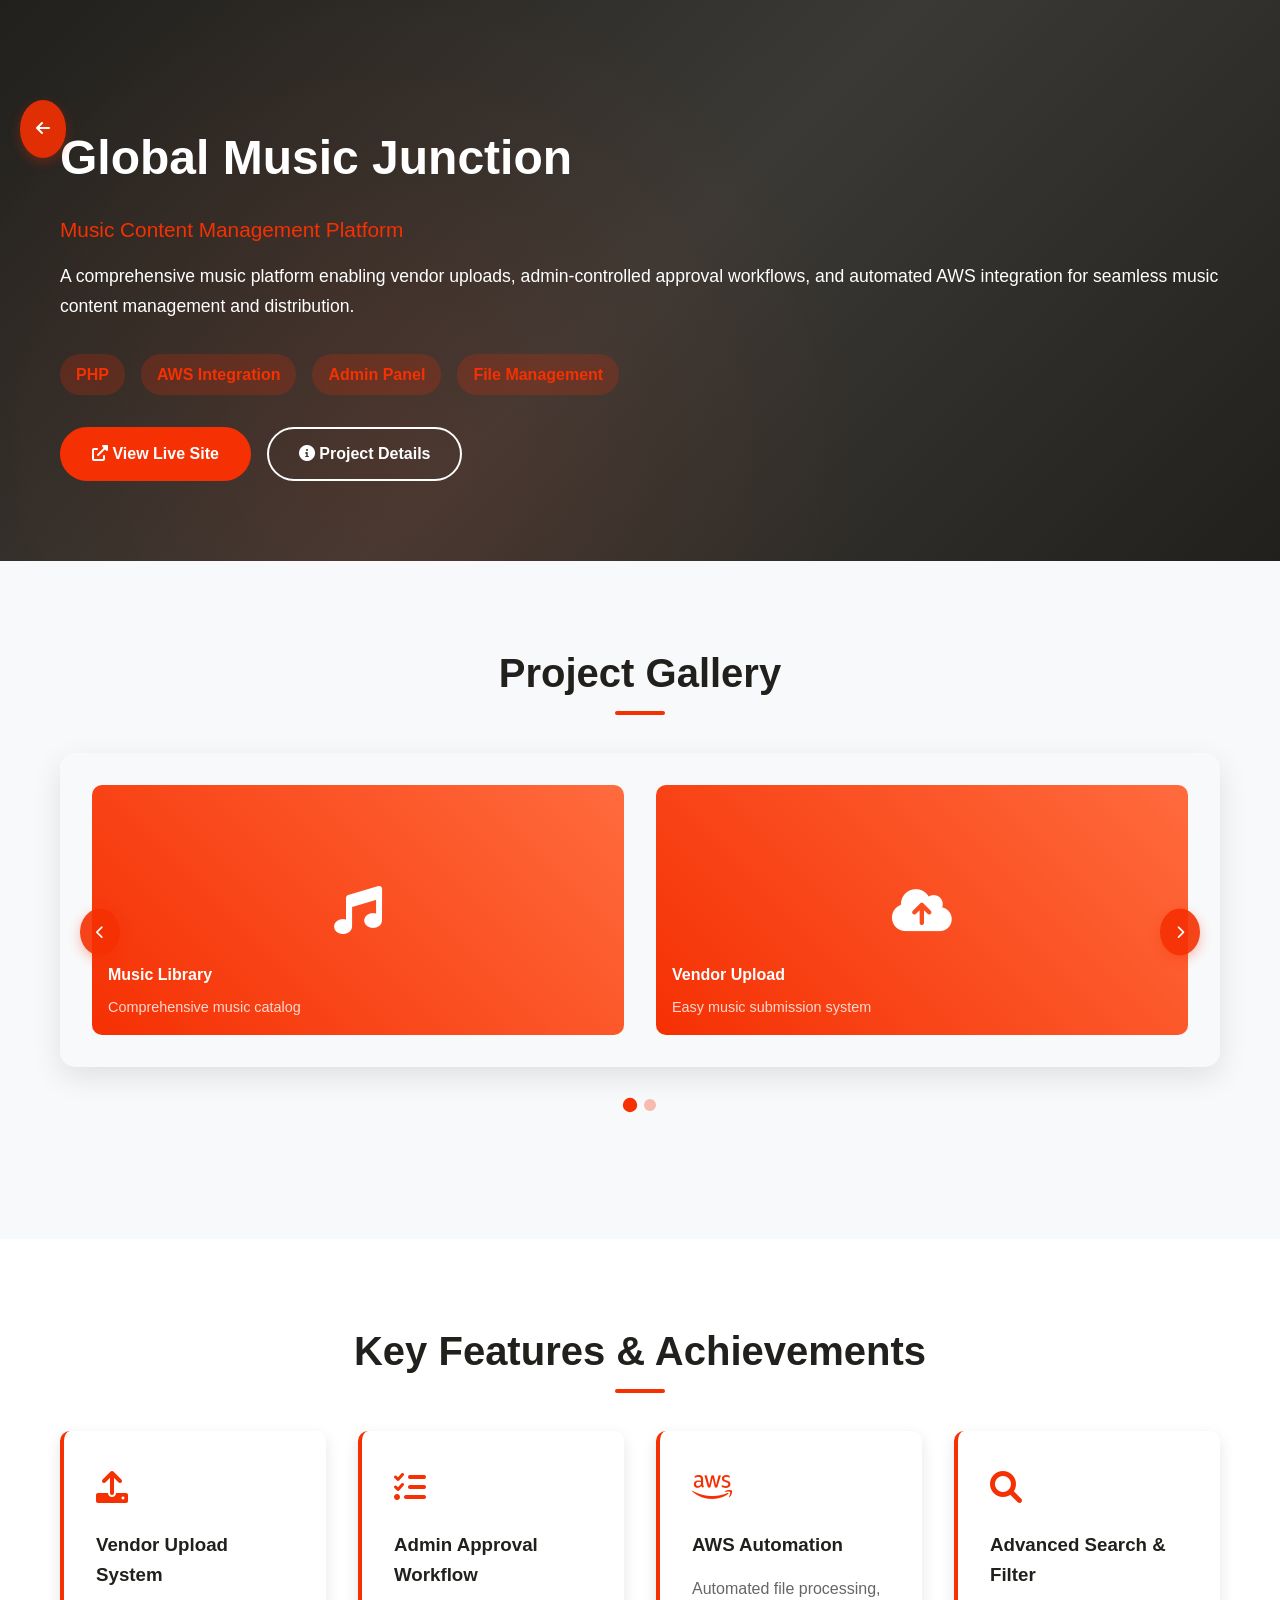
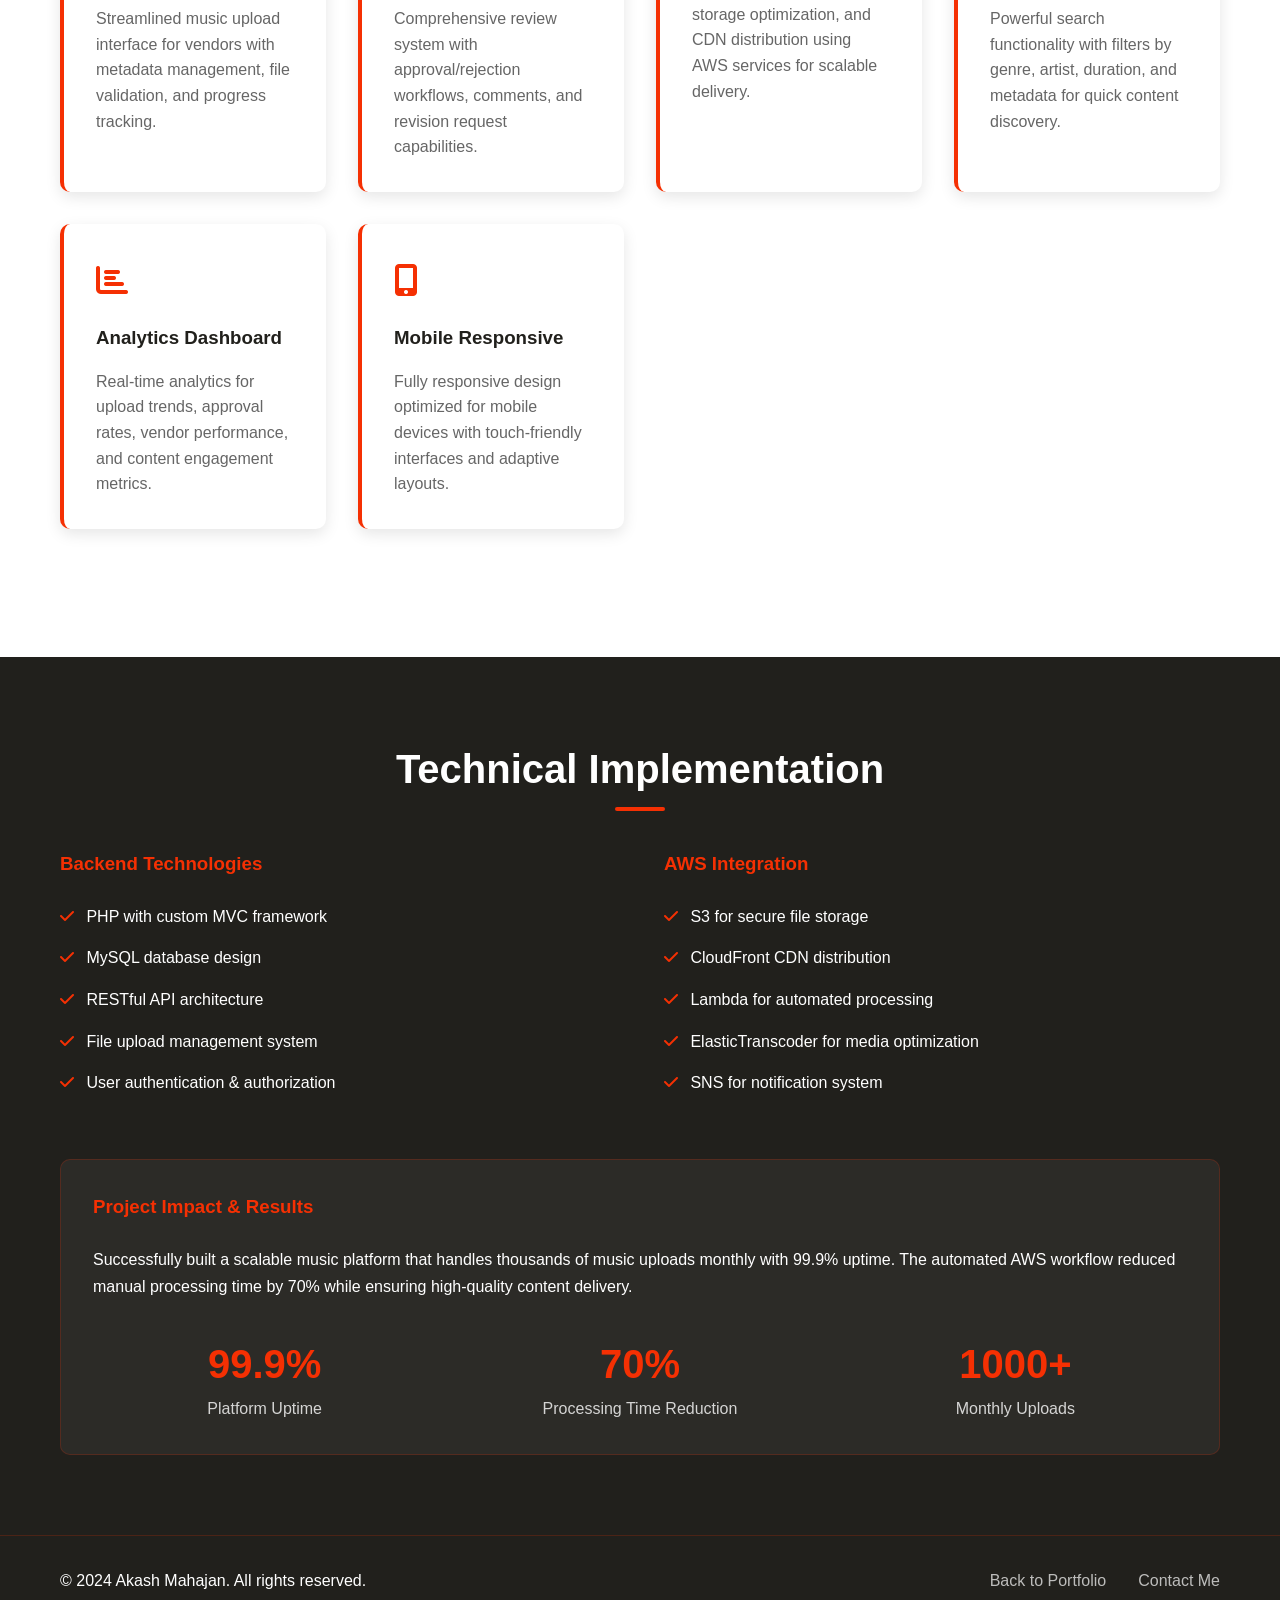
==== globalmusicjunction.html @ fe379c8d "Add files via upload" ====
<!DOCTYPE html>
<html lang="en">
<head>
    <meta charset="UTF-8">
    <meta name="viewport" content="width=device-width, initial-scale=1.0">
    <title>Global Music Junction - Project Details | Akash Mahajan</title>
    <meta name="description" content="Global Music Junction project details - Music platform with vendor uploads, admin approvals, and AWS automation by Akash Mahajan">
    <link href="https://cdnjs.cloudflare.com/ajax/libs/font-awesome/6.0.0/css/all.min.css" rel="stylesheet">
    <link href="styles.css" rel="stylesheet">
    <style>
        .project-detail-hero {
            background: linear-gradient(135deg, #21201c 0%, #3a3935 50%, #21201c 100%);
            color: #ffffff;
            padding: 120px 0 80px;
            position: relative;
            overflow: hidden;
        }
        .project-detail-hero::before {
            content: '';
            position: absolute;
            top: 0;
            left: 0;
            right: 0;
            bottom: 0;
            background: radial-gradient(circle at 30% 80%, rgba(245, 48, 3, 0.1) 0%, transparent 50%);
        }
        .project-detail-content {
            position: relative;
            z-index: 2;
        }
        .gallery-container {
            position: relative;
            margin: 3rem 0;
        }
        
        .project-gallery {
            display: flex;
            overflow: hidden;
            border-radius: 15px;
            box-shadow: 0 10px 30px rgba(0, 0, 0, 0.1);
        }
        
        .gallery-slide {
            min-width: 100%;
            transition: transform 0.5s ease;
        }
        
        .gallery-grid {
            display: grid;
            grid-template-columns: repeat(auto-fit, minmax(300px, 1fr));
            gap: 2rem;
            padding: 2rem;
        }
        
        .gallery-nav {
            position: absolute;
            top: 50%;
            transform: translateY(-50%);
            background: rgba(245, 48, 3, 0.9);
            color: #ffffff;
            border: none;
            padding: 1rem;
            border-radius: 50%;
            cursor: pointer;
            transition: all 0.3s ease;
            z-index: 10;
            box-shadow: 0 4px 12px rgba(245, 48, 3, 0.3);
        }
        
        .gallery-nav:hover {
            background: #f53003;
            transform: translateY(-50%) scale(1.1);
        }
        
        .gallery-nav.prev {
            left: 20px;
        }
        
        .gallery-nav.next {
            right: 20px;
        }
        
        .gallery-indicators {
            display: flex;
            justify-content: center;
            gap: 0.5rem;
            margin-top: 2rem;
        }
        
        .indicator {
            width: 12px;
            height: 12px;
            border-radius: 50%;
            background: rgba(245, 48, 3, 0.3);
            cursor: pointer;
            transition: all 0.3s ease;
        }
        
        .indicator.active {
            background: #f53003;
            transform: scale(1.2);
        }
        .gallery-item {
            background: linear-gradient(45deg, #f53003, #ff6b3d);
            height: 250px;
            border-radius: 10px;
            display: flex;
            align-items: center;
            justify-content: center;
            position: relative;
            overflow: hidden;
        }
        .gallery-item i {
            font-size: 3rem;
            color: #ffffff;
        }
        .feature-grid {
            display: grid;
            grid-template-columns: repeat(auto-fit, minmax(250px, 1fr));
            gap: 2rem;
            margin: 3rem 0;
        }
        .feature-card {
            background: #ffffff;
            padding: 2rem;
            border-radius: 10px;
            box-shadow: 0 5px 15px rgba(0, 0, 0, 0.1);
            border-left: 4px solid #f53003;
            transition: transform 0.3s ease;
        }
        .feature-card:hover {
            transform: translateY(-5px);
        }
        .back-btn {
            position: fixed;
            top: 100px;
            left: 20px;
            background: rgba(245, 48, 3, 0.9);
            color: #ffffff;
            padding: 1rem;
            border-radius: 50%;
            text-decoration: none;
            box-shadow: 0 4px 12px rgba(245, 48, 3, 0.3);
            transition: all 0.3s ease;
            z-index: 1000;
        }
        .back-btn:hover {
            background: #f53003;
            transform: scale(1.1);
        }
    </style>
</head>
<body>
    <a href="index.html" class="back-btn" title="Back to Portfolio">
        <i class="fas fa-arrow-left"></i>
    </a>

    <!-- Project Hero Section -->
    <section class="project-detail-hero">
        <div class="container">
            <div class="project-detail-content">
                <h1 style="font-size: 3rem; margin-bottom: 1rem;">Global Music Junction</h1>
                <p style="font-size: 1.3rem; color: #f53003; margin-bottom: 1rem;">Music Content Management Platform</p>
                <p style="font-size: 1.1rem; margin-bottom: 2rem; line-height: 1.7;">A comprehensive music platform enabling vendor uploads, admin-controlled approval workflows, and automated AWS integration for seamless music content management and distribution.</p>
                <div style="display: flex; gap: 1rem; flex-wrap: wrap; margin-bottom: 2rem;">
                    <span style="background: rgba(245, 48, 3, 0.2); color: #f53003; padding: 0.5rem 1rem; border-radius: 20px; font-weight: 600;">PHP</span>
                    <span style="background: rgba(245, 48, 3, 0.2); color: #f53003; padding: 0.5rem 1rem; border-radius: 20px; font-weight: 600;">AWS Integration</span>
                    <span style="background: rgba(245, 48, 3, 0.2); color: #f53003; padding: 0.5rem 1rem; border-radius: 20px; font-weight: 600;">Admin Panel</span>
                    <span style="background: rgba(245, 48, 3, 0.2); color: #f53003; padding: 0.5rem 1rem; border-radius: 20px; font-weight: 600;">File Management</span>
                </div>
                <div style="display: flex; gap: 1rem; flex-wrap: wrap;">
                    <a href="https://www.globalmusicjunction.com/" target="_blank" class="btn btn-primary">
                        <i class="fas fa-external-link-alt"></i> View Live Site
                    </a>
                    <a href="#features" class="btn btn-secondary">
                        <i class="fas fa-info-circle"></i> Project Details
                    </a>
                </div>
            </div>
        </div>
    </section>

    <!-- Project Gallery Section -->
    <section style="padding: 80px 0; background: #f8f9fa;">
        <div class="container">
            <h2 class="section-title">Project Gallery</h2>
            <div class="gallery-container">
                <button class="gallery-nav prev" onclick="changeSlide(-1)">
                    <i class="fas fa-chevron-left"></i>
                </button>
                <div class="project-gallery" id="projectGallery">
                    <div class="gallery-slide">
                        <div class="gallery-grid">
                            <div class="gallery-item">
                                <i class="fas fa-music"></i>
                                <div style="position: absolute; bottom: 1rem; left: 1rem; right: 1rem;">
                                    <h4 style="color: #ffffff; margin-bottom: 0.5rem;">Music Library</h4>
                                    <p style="color: rgba(255, 255, 255, 0.8); font-size: 0.9rem;">Comprehensive music catalog</p>
                                </div>
                            </div>
                            <div class="gallery-item">
                                <i class="fas fa-cloud-upload-alt"></i>
                                <div style="position: absolute; bottom: 1rem; left: 1rem; right: 1rem;">
                                    <h4 style="color: #ffffff; margin-bottom: 0.5rem;">Vendor Upload</h4>
                                    <p style="color: rgba(255, 255, 255, 0.8); font-size: 0.9rem;">Easy music submission system</p>
                                </div>
                            </div>
                        </div>
                    </div>
                    <div class="gallery-slide">
                        <div class="gallery-grid">
                            <div class="gallery-item">
                                <i class="fas fa-check-circle"></i>
                                <div style="position: absolute; bottom: 1rem; left: 1rem; right: 1rem;">
                                    <h4 style="color: #ffffff; margin-bottom: 0.5rem;">Admin Approval</h4>
                                    <p style="color: rgba(255, 255, 255, 0.8); font-size: 0.9rem;">Quality control system</p>
                                </div>
                            </div>
                            <div class="gallery-item">
                                <i class="fab fa-aws"></i>
                                <div style="position: absolute; bottom: 1rem; left: 1rem; right: 1rem;">
                                    <h4 style="color: #ffffff; margin-bottom: 0.5rem;">AWS Integration</h4>
                                    <p style="color: rgba(255, 255, 255, 0.8); font-size: 0.9rem;">Automated cloud processing</p>
                                </div>
                            </div>
                        </div>
                    </div>
                </div>
                <button class="gallery-nav next" onclick="changeSlide(1)">
                    <i class="fas fa-chevron-right"></i>
                </button>
                <div class="gallery-indicators">
                    <div class="indicator active" onclick="currentSlide(1)"></div>
                    <div class="indicator" onclick="currentSlide(2)"></div>
                </div>
            </div>
        </div>
    </section>

    <!-- Key Features Section -->
    <section id="features" style="padding: 80px 0; background: #ffffff;">
        <div class="container">
            <h2 class="section-title">Key Features & Achievements</h2>
            <div class="feature-grid">
                <div class="feature-card">
                    <div style="color: #f53003; font-size: 2rem; margin-bottom: 1rem;">
                        <i class="fas fa-upload"></i>
                    </div>
                    <h3 style="color: #21201c; margin-bottom: 1rem;">Vendor Upload System</h3>
                    <p style="color: #666; line-height: 1.6;">Streamlined music upload interface for vendors with metadata management, file validation, and progress tracking.</p>
                </div>
                
                <div class="feature-card">
                    <div style="color: #f53003; font-size: 2rem; margin-bottom: 1rem;">
                        <i class="fas fa-tasks"></i>
                    </div>
                    <h3 style="color: #21201c; margin-bottom: 1rem;">Admin Approval Workflow</h3>
                    <p style="color: #666; line-height: 1.6;">Comprehensive review system with approval/rejection workflows, comments, and revision request capabilities.</p>
                </div>

                <div class="feature-card">
                    <div style="color: #f53003; font-size: 2rem; margin-bottom: 1rem;">
                        <i class="fab fa-aws"></i>
                    </div>
                    <h3 style="color: #21201c; margin-bottom: 1rem;">AWS Automation</h3>
                    <p style="color: #666; line-height: 1.6;">Automated file processing, storage optimization, and CDN distribution using AWS services for scalable delivery.</p>
                </div>

                <div class="feature-card">
                    <div style="color: #f53003; font-size: 2rem; margin-bottom: 1rem;">
                        <i class="fas fa-search"></i>
                    </div>
                    <h3 style="color: #21201c; margin-bottom: 1rem;">Advanced Search & Filter</h3>
                    <p style="color: #666; line-height: 1.6;">Powerful search functionality with filters by genre, artist, duration, and metadata for quick content discovery.</p>
                </div>

                <div class="feature-card">
                    <div style="color: #f53003; font-size: 2rem; margin-bottom: 1rem;">
                        <i class="fas fa-chart-bar"></i>
                    </div>
                    <h3 style="color: #21201c; margin-bottom: 1rem;">Analytics Dashboard</h3>
                    <p style="color: #666; line-height: 1.6;">Real-time analytics for upload trends, approval rates, vendor performance, and content engagement metrics.</p>
                </div>

                <div class="feature-card">
                    <div style="color: #f53003; font-size: 2rem; margin-bottom: 1rem;">
                        <i class="fas fa-mobile-alt"></i>
                    </div>
                    <h3 style="color: #21201c; margin-bottom: 1rem;">Mobile Responsive</h3>
                    <p style="color: #666; line-height: 1.6;">Fully responsive design optimized for mobile devices with touch-friendly interfaces and adaptive layouts.</p>
                </div>
            </div>
        </div>
    </section>

    <!-- Technical Implementation -->
    <section style="padding: 80px 0; background: #21201c; color: #ffffff;">
        <div class="container">
            <h2 class="section-title" style="color: #ffffff;">Technical Implementation</h2>
            <div style="display: grid; grid-template-columns: repeat(auto-fit, minmax(300px, 1fr)); gap: 3rem; margin-top: 3rem;">
                <div>
                    <h3 style="color: #f53003; margin-bottom: 1.5rem;">Backend Technologies</h3>
                    <ul style="list-style: none; padding: 0; line-height: 1.8;">
                        <li style="margin-bottom: 0.8rem;"><i class="fas fa-check" style="color: #f53003; margin-right: 0.5rem;"></i> PHP with custom MVC framework</li>
                        <li style="margin-bottom: 0.8rem;"><i class="fas fa-check" style="color: #f53003; margin-right: 0.5rem;"></i> MySQL database design</li>
                        <li style="margin-bottom: 0.8rem;"><i class="fas fa-check" style="color: #f53003; margin-right: 0.5rem;"></i> RESTful API architecture</li>
                        <li style="margin-bottom: 0.8rem;"><i class="fas fa-check" style="color: #f53003; margin-right: 0.5rem;"></i> File upload management system</li>
                        <li style="margin-bottom: 0.8rem;"><i class="fas fa-check" style="color: #f53003; margin-right: 0.5rem;"></i> User authentication & authorization</li>
                    </ul>
                </div>

                <div>
                    <h3 style="color: #f53003; margin-bottom: 1.5rem;">AWS Integration</h3>
                    <ul style="list-style: none; padding: 0; line-height: 1.8;">
                        <li style="margin-bottom: 0.8rem;"><i class="fas fa-check" style="color: #f53003; margin-right: 0.5rem;"></i> S3 for secure file storage</li>
                        <li style="margin-bottom: 0.8rem;"><i class="fas fa-check" style="color: #f53003; margin-right: 0.5rem;"></i> CloudFront CDN distribution</li>
                        <li style="margin-bottom: 0.8rem;"><i class="fas fa-check" style="color: #f53003; margin-right: 0.5rem;"></i> Lambda for automated processing</li>
                        <li style="margin-bottom: 0.8rem;"><i class="fas fa-check" style="color: #f53003; margin-right: 0.5rem;"></i> ElasticTranscoder for media optimization</li>
                        <li style="margin-bottom: 0.8rem;"><i class="fas fa-check" style="color: #f53003; margin-right: 0.5rem;"></i> SNS for notification system</li>
                    </ul>
                </div>
            </div>

            <div style="background: rgba(255, 255, 255, 0.05); padding: 2rem; border-radius: 10px; margin-top: 3rem; border: 1px solid rgba(245, 48, 3, 0.2);">
                <h3 style="color: #f53003; margin-bottom: 1.5rem;">Project Impact & Results</h3>
                <p style="line-height: 1.7; margin-bottom: 1rem;">Successfully built a scalable music platform that handles thousands of music uploads monthly with 99.9% uptime. The automated AWS workflow reduced manual processing time by 70% while ensuring high-quality content delivery.</p>
                <div style="display: grid; grid-template-columns: repeat(auto-fit, minmax(200px, 1fr)); gap: 2rem; margin-top: 2rem;">
                    <div style="text-align: center;">
                        <div style="color: #f53003; font-size: 2.5rem; font-weight: bold;">99.9%</div>
                        <div style="color: rgba(255, 255, 255, 0.8);">Platform Uptime</div>
                    </div>
                    <div style="text-align: center;">
                        <div style="color: #f53003; font-size: 2.5rem; font-weight: bold;">70%</div>
                        <div style="color: rgba(255, 255, 255, 0.8);">Processing Time Reduction</div>
                    </div>
                    <div style="text-align: center;">
                        <div style="color: #f53003; font-size: 2.5rem; font-weight: bold;">1000+</div>
                        <div style="color: rgba(255, 255, 255, 0.8);">Monthly Uploads</div>
                    </div>
                </div>
            </div>
        </div>
    </section>

    <!-- Footer -->
    <footer class="footer">
        <div class="container">
            <div class="footer-content">
                <p>&copy; 2024 Akash Mahajan. All rights reserved.</p>
                <div class="footer-links">
                    <a href="index.html" class="footer-link">Back to Portfolio</a>
                    <a href="mailto:akashmahajan4020@gmail.com" class="footer-link">Contact Me</a>
                </div>
            </div>
        </div>
    </footer>

    <script src="script.js"></script>
    <script>
        // Smooth scrolling for anchor links
        document.querySelectorAll('a[href^="#"]').forEach(anchor => {
            anchor.addEventListener('click', function (e) {
                e.preventDefault();
                const target = document.querySelector(this.getAttribute('href'));
                if (target) {
                    target.scrollIntoView({
                        behavior: 'smooth',
                        block: 'start'
                    });
                }
            });
        });

        // Gallery Slider Functionality
        let currentSlideIndex = 0;
        const totalSlides = 2;

        function changeSlide(direction) {
            currentSlideIndex += direction;
            if (currentSlideIndex >= totalSlides) currentSlideIndex = 0;
            if (currentSlideIndex < 0) currentSlideIndex = totalSlides - 1;
            updateSlider();
        }

        function currentSlide(index) {
            currentSlideIndex = index - 1;
            updateSlider();
        }

        function updateSlider() {
            const gallery = document.getElementById('projectGallery');
            const indicators = document.querySelectorAll('.indicator');
            
            gallery.style.transform = `translateX(-${currentSlideIndex * 100}%)`;
            
            indicators.forEach((indicator, index) => {
                indicator.classList.toggle('active', index === currentSlideIndex);
            });
        }

        // Auto-slide functionality
        setInterval(() => {
            changeSlide(1);
        }, 5000);

        // Animation on scroll
        const observerOptions = {
            threshold: 0.1,
            rootMargin: '0px 0px -50px 0px'
        };

        const observer = new IntersectionObserver(function(entries) {
            entries.forEach(entry => {
                if (entry.isIntersecting) {
                    entry.target.style.opacity = '1';
                    entry.target.style.transform = 'translateY(0)';
                }
            });
        }, observerOptions);

        // Observe elements for animation
        document.querySelectorAll('.feature-card, .gallery-item').forEach(el => {
            el.style.opacity = '0';
            el.style.transform = 'translateY(30px)';
            el.style.transition = 'all 0.6s ease';
            observer.observe(el);
        });
    </script>
</body>
</html>
---- styles.css ----
/* Reset and Base Styles */
* {
    margin: 0;
    padding: 0;
    box-sizing: border-box;
}

html {
    scroll-behavior: smooth;
}

body {
    font-family: 'Segoe UI', Tahoma, Geneva, Verdana, sans-serif;
    line-height: 1.6;
    color: #21201c;
    background-color: #ffffff;
    overflow-x: hidden;
}

.container {
    max-width: 1200px;
    margin: 0 auto;
    padding: 0 20px;
}

/* Floating Tech Logos */
.floating-tech {
    position: fixed;
    right: 30px;
    top: 50%;
    transform: translateY(-50%);
    z-index: 100;
    display: flex;
    flex-direction: column;
    gap: 20px;
}

.tech-logo {
    width: 50px;
    height: 50px;
    background: var(--bg-card);
    border: var(--border);
    border-radius: 50%;
    display: flex;
    align-items: center;
    justify-content: center;
    cursor: pointer;
    transition: var(--transition);
    opacity: 0.7;
}

.tech-logo:hover {
    opacity: 1;
    transform: scale(1.2);
    box-shadow: var(--shadow);
}

.tech-logo[data-tech="laravel"] {
    color: #ff2d20;
    background: rgba(255, 45, 32, 0.1);
    border-color: rgba(255, 45, 32, 0.3);
}

.tech-logo[data-tech="php"] {
    color: #777bb4;
    background: rgba(119, 123, 180, 0.1);
    border-color: rgba(119, 123, 180, 0.3);
}

.tech-logo[data-tech="js"] {
    color: #f7df1e;
    background: rgba(247, 223, 30, 0.1);
    border-color: rgba(247, 223, 30, 0.3);
}

.tech-logo[data-tech="react"] {
    color: #61dafb;
    background: rgba(97, 218, 251, 0.1);
    border-color: rgba(97, 218, 251, 0.3);
}

.tech-logo[data-tech="node"] {
    color: #339933;
    background: rgba(51, 153, 51, 0.1);
    border-color: rgba(51, 153, 51, 0.3);
}

.tech-logo[data-tech="mysql"] {
    color: #4479a1;
    background: rgba(68, 121, 161, 0.1);
    border-color: rgba(68, 121, 161, 0.3);
}

.tech-logo[data-tech="git"] {
    color: #f05032;
    background: rgba(240, 80, 50, 0.1);
    border-color: rgba(240, 80, 50, 0.3);
}

.tech-logo[data-tech="api"] {
    color: var(--accent-purple);
    background: rgba(156, 136, 255, 0.1);
    border-color: rgba(156, 136, 255, 0.3);
}

.tech-logo i {
    font-size: 24px;
    animation: float 3s ease-in-out infinite;
}

@keyframes float {
    0%, 100% { transform: translateY(0px); }
    50% { transform: translateY(-5px); }
}

/* Navigation */
.navbar {
    position: fixed;
    top: 0;
    left: 0;
    right: 0;
    background: rgba(33, 32, 28, 0.95);
    backdrop-filter: blur(10px);
    z-index: 1000;
    padding: 1rem 0;
    transition: all 0.3s ease;
}

.nav-container {
    max-width: 1200px;
    margin: 0 auto;
    padding: 0 20px;
    display: flex;
    justify-content: space-between;
    align-items: center;
}

.nav-logo {
    color: #f53003;
    font-size: 1.5rem;
    font-weight: bold;
    text-decoration: none;
    transition: color 0.3s ease;
}

.nav-logo:hover {
    color: #ffffff;
}

.nav-menu {
    display: flex;
    gap: 2rem;
}

.nav-link {
    color: #ffffff;
    text-decoration: none;
    font-weight: 500;
    transition: color 0.3s ease;
    position: relative;
}

.nav-link:hover {
    color: #f53003;
}

.nav-link::after {
    content: '';
    position: absolute;
    bottom: -5px;
    left: 0;
    width: 0;
    height: 2px;
    background: #f53003;
    transition: width 0.3s ease;
}

.nav-link:hover::after {
    width: 100%;
}

.hamburger {
    display: none;
    flex-direction: column;
    cursor: pointer;
}

.hamburger .bar {
    width: 25px;
    height: 3px;
    background: #ffffff;
    margin: 3px 0;
    transition: 0.3s;
}

/* Hero Section */
.hero {
    background: linear-gradient(135deg, #21201c 0%, #3a3935 50%, #21201c 100%);
    color: #ffffff;
    padding: 120px 0 80px;
    min-height: 100vh;
    display: flex;
    align-items: center;
    position: relative;
    overflow: hidden;
}

.hero::before {
    content: '';
    position: absolute;
    top: 0;
    left: 0;
    right: 0;
    bottom: 0;
    background: radial-gradient(circle at 30% 80%, rgba(245, 48, 3, 0.1) 0%, transparent 50%);
    z-index: 1;
}

.hero-content {
    display: grid;
    grid-template-columns: 1fr 300px;
    gap: 3rem;
    align-items: center;
    position: relative;
    z-index: 2;
}

.hero-name {
    font-size: 3.5rem;
    font-weight: bold;
    margin-bottom: 0.5rem;
    background: linear-gradient(45deg, #ffffff, #f53003);
    -webkit-background-clip: text;
    -webkit-text-fill-color: transparent;
    background-clip: text;
    animation: fadeInUp 0.8s ease;
}

.hero-title {
    font-size: 1.5rem;
    color: #f53003;
    margin-bottom: 1rem;
    font-weight: 300;
    animation: fadeInUp 0.8s ease 0.2s both;
}

.hero-tagline {
    font-size: 1.1rem;
    margin-bottom: 2rem;
    opacity: 0.9;
    line-height: 1.7;
    animation: fadeInUp 0.8s ease 0.4s both;
}

.hero-buttons {
    display: flex;
    gap: 1rem;
    animation: fadeInUp 0.8s ease 0.6s both;
}

.hero-image {
    display: flex;
    justify-content: center;
    align-items: center;
}

.profile-placeholder {
    width: 250px;
    height: 250px;
    background: linear-gradient(45deg, #f53003, #ff6b3d);
    border-radius: 50%;
    display: flex;
    align-items: center;
    justify-content: center;
    box-shadow: 0 20px 40px rgba(245, 48, 3, 0.3);
    animation: float 3s ease-in-out infinite;
}

.profile-placeholder i {
    font-size: 4rem;
    color: #ffffff;
}

/* Buttons */
.btn {
    display: inline-block;
    padding: 12px 30px;
    text-decoration: none;
    border-radius: 50px;
    font-weight: 600;
    text-align: center;
    transition: all 0.3s ease;
    border: 2px solid transparent;
    position: relative;
    overflow: hidden;
}

.btn-primary {
    background: #f53003;
    color: #ffffff;
    border-color: #f53003;
}

.btn-primary:hover {
    background: transparent;
    color: #f53003;
    border-color: #f53003;
    transform: translateY(-2px);
    box-shadow: 0 5px 15px rgba(245, 48, 3, 0.4);
}

.btn-secondary {
    background: transparent;
    color: #ffffff;
    border-color: #ffffff;
}

.btn-secondary:hover {
    background: #ffffff;
    color: #21201c;
    transform: translateY(-2px);
    box-shadow: 0 5px 15px rgba(255, 255, 255, 0.3);
}

/* Section Styles */
section {
    padding: 80px 0;
    position: relative;
}

.section-title {
    text-align: center;
    font-size: 2.5rem;
    margin-bottom: 3rem;
    color: #21201c;
    position: relative;
}

.section-title::after {
    content: '';
    position: absolute;
    bottom: -10px;
    left: 50%;
    transform: translateX(-50%);
    width: 50px;
    height: 4px;
    background: #f53003;
    border-radius: 2px;
}

/* About Section */
.about {
    background: #f8f9fa;
}

.about-content {
    max-width: 800px;
    margin: 0 auto;
    text-align: center;
}

.about-text p {
    font-size: 1.1rem;
    margin-bottom: 2rem;
    line-height: 1.8;
    color: #666;
}

.values {
    display: grid;
    grid-template-columns: repeat(auto-fit, minmax(250px, 1fr));
    gap: 2rem;
    margin-top: 3rem;
}

.value-item {
    text-align: center;
    padding: 2rem;
    background: #ffffff;
    border-radius: 10px;
    box-shadow: 0 5px 15px rgba(0, 0, 0, 0.1);
    transition: transform 0.3s ease;
}

.value-item:hover {
    transform: translateY(-5px);
}

.value-item i {
    font-size: 2.5rem;
    color: #f53003;
    margin-bottom: 1rem;
}

.value-item h3 {
    font-size: 1.3rem;
    margin-bottom: 1rem;
    color: #21201c;
}

.value-item p {
    color: #666;
    line-height: 1.6;
}

/* Skills Section */
.skills {
    background: #21201c;
    color: #ffffff;
}

.skills .section-title {
    color: #ffffff;
}

.skills-grid {
    display: grid;
    grid-template-columns: repeat(auto-fit, minmax(280px, 1fr));
    gap: 2rem;
}

.skill-category {
    background: rgba(255, 255, 255, 0.05);
    padding: 2rem;
    border-radius: 10px;
    border: 1px solid rgba(245, 48, 3, 0.2);
    transition: transform 0.3s ease;
}

.skill-category:hover {
    transform: translateY(-5px);
    border-color: #f53003;
}

.skill-category h3 {
    color: #f53003;
    margin-bottom: 1.5rem;
    font-size: 1.3rem;
}

.skill-tags {
    display: flex;
    flex-wrap: wrap;
    gap: 0.5rem;
}

.skill-tag {
    background: rgba(245, 48, 3, 0.1);
    color: #ffffff;
    padding: 0.5rem 1rem;
    border-radius: 20px;
    border: 1px solid rgba(245, 48, 3, 0.3);
    font-size: 0.9rem;
    transition: all 0.3s ease;
}

.skill-tag:hover {
    background: #f53003;
    color: #ffffff;
    transform: translateY(-2px);
}

/* Projects Section */
.projects {
    background: linear-gradient(135deg, #f8f9fa 0%, #e9ecef 100%);
    position: relative;
}

.projects::before {
    content: '';
    position: absolute;
    top: 0;
    left: 0;
    right: 0;
    bottom: 0;
    background: radial-gradient(circle at 70% 20%, rgba(245, 48, 3, 0.05) 0%, transparent 50%);
    z-index: 1;
}

.projects .container {
    position: relative;
    z-index: 2;
}

.projects-grid {
    display: grid;
    grid-template-columns: repeat(3, 1fr);
    gap: 2.5rem;
    margin-top: 2rem;
}

@media (max-width: 1200px) {
    .projects-grid {
        grid-template-columns: repeat(2, 1fr);
        gap: 2rem;
    }
}

@media (max-width: 768px) {
    .projects-grid {
        grid-template-columns: 1fr;
        gap: 1.5rem;
    }
}

.project-card {
    background: #ffffff;
    border-radius: 15px;
    overflow: hidden;
    box-shadow: 0 8px 25px rgba(0, 0, 0, 0.1);
    transition: all 0.4s cubic-bezier(0.4, 0, 0.2, 1);
    border: 1px solid rgba(245, 48, 3, 0.1);
    position: relative;
    cursor: pointer;
    animation: fadeInUp 0.6s ease forwards;
    opacity: 0;
    transform: translateY(30px);
}

.project-card:nth-child(1) { animation-delay: 0.1s; }
.project-card:nth-child(2) { animation-delay: 0.2s; }
.project-card:nth-child(3) { animation-delay: 0.3s; }
.project-card:nth-child(4) { animation-delay: 0.4s; }
.project-card:nth-child(5) { animation-delay: 0.5s; }
.project-card:nth-child(6) { animation-delay: 0.6s; }
.project-card:nth-child(7) { animation-delay: 0.7s; }
.project-card:nth-child(8) { animation-delay: 0.8s; }
.project-card:nth-child(9) { animation-delay: 0.9s; }

.project-card:hover {
    transform: translateY(-15px) scale(1.02);
    box-shadow: 0 20px 40px rgba(245, 48, 3, 0.15);
    border-color: rgba(245, 48, 3, 0.3);
}

.project-image {
    height: 250px;
    position: relative;
    overflow: hidden;
    background: linear-gradient(135deg, #f53003 0%, #ff6b3d 50%, #f53003 100%);
    display: flex;
    align-items: center;
    justify-content: center;
}

.project-image::before {
    content: '';
    position: absolute;
    top: 0;
    left: 0;
    right: 0;
    bottom: 0;
    background: radial-gradient(circle at 30% 30%, rgba(255, 255, 255, 0.2) 0%, transparent 50%);
    z-index: 1;
}

.project-image-placeholder {
    z-index: 2;
    position: relative;
    transition: all 0.3s ease;
}

.project-image-placeholder i {
    font-size: 4rem;
    color: rgba(255, 255, 255, 0.9);
    transition: all 0.3s ease;
}

.project-overlay {
    position: absolute;
    top: 0;
    left: 0;
    right: 0;
    bottom: 0;
    background: rgba(21, 20, 18, 0.8);
    display: flex;
    align-items: center;
    justify-content: center;
    opacity: 0;
    transition: all 0.4s ease;
    z-index: 3;
    backdrop-filter: blur(2px);
}

.project-overlay-content {
    text-align: center;
    color: #ffffff;
    transform: translateY(20px);
    transition: all 0.3s ease;
}

.project-overlay-content i {
    font-size: 2.5rem;
    margin-bottom: 0.5rem;
    color: #f53003;
    animation: pulse 2s infinite;
}

.project-overlay-content span {
    display: block;
    font-weight: 600;
    font-size: 1.1rem;
    letter-spacing: 0.5px;
}

.project-card:hover .project-overlay {
    opacity: 1;
}

.project-card:hover .project-overlay-content {
    transform: translateY(0);
}

.project-card:hover .project-image-placeholder {
    transform: scale(0.8) rotate(5deg);
}

.project-card:hover .project-image-placeholder i {
    color: rgba(255, 255, 255, 0.6);
}

.project-content {
    padding: 2rem;
    background: #ffffff;
    position: relative;
}

.project-content::before {
    content: '';
    position: absolute;
    top: -2px;
    left: 0;
    right: 0;
    height: 2px;
    background: linear-gradient(90deg, #f53003, #ff6b3d, #f53003);
    opacity: 0;
    transition: opacity 0.3s ease;
}

.project-card:hover .project-content::before {
    opacity: 1;
}

.project-content h3 {
    color: #21201c;
    margin-bottom: 1rem;
    font-size: 1.4rem;
    font-weight: 700;
    transition: color 0.3s ease;
}

.project-card:hover .project-content h3 {
    color: #f53003;
}

.project-content p {
    color: #666;
    line-height: 1.7;
    margin-bottom: 1.5rem;
    font-size: 0.95rem;
}

.project-tech {
    display: flex;
    flex-wrap: wrap;
    gap: 0.6rem;
    margin-bottom: 2rem;
}

.tech-tag {
    background: rgba(245, 48, 3, 0.08);
    color: #f53003;
    padding: 0.4rem 1rem;
    border-radius: 20px;
    font-size: 0.85rem;
    font-weight: 600;
    border: 1px solid rgba(245, 48, 3, 0.2);
    transition: all 0.3s ease;
    position: relative;
    overflow: hidden;
}

.tech-tag::before {
    content: '';
    position: absolute;
    top: 0;
    left: -100%;
    width: 100%;
    height: 100%;
    background: linear-gradient(90deg, transparent, rgba(255, 255, 255, 0.4), transparent);
    transition: left 0.5s ease;
}

.project-card:hover .tech-tag::before {
    left: 100%;
}

.tech-tag:hover {
    background: #f53003;
    color: #ffffff;
    transform: translateY(-2px);
    box-shadow: 0 4px 8px rgba(245, 48, 3, 0.3);
}

.project-links {
    /* display: flex; */
    gap: 1rem;
    flex-wrap: wrap;
}

.project-link {
    color: #f53003;
    text-decoration: none;
    font-weight: 600;
    transition: all 0.3s ease;
    padding: 0.5rem 1rem;
    border-radius: 25px;
    border: 2px solid transparent;
    position: relative;
    overflow: hidden;
    background: linear-gradient(45deg, transparent, transparent);
}

.project-details-btn {
    background: linear-gradient(45deg, #f53003, #ff6b3d);
    color: #ffffff !important;
    border-color: #f53003;
}

.project-details-btn:hover {
    background: linear-gradient(45deg, #21201c, #3a3935);
    transform: translateY(-2px);
    box-shadow: 0 5px 15px rgba(245, 48, 3, 0.4);
}

.project-link:not(.project-details-btn) {
    border-color: #f53003;
}

.project-link:not(.project-details-btn):hover {
    background: #f53003;
    color: #ffffff;
    transform: translateY(-2px);
    box-shadow: 0 5px 15px rgba(245, 48, 3, 0.3);
}

.project-link i {
    margin-left: 0.5rem;
    font-size: 0.9rem;
    transition: transform 0.3s ease;
}

.project-link:hover i {
    transform: translateX(3px);
}

/* Pulse animation for overlay icon */
@keyframes pulse {
    0%, 100% {
        transform: scale(1);
    }
    50% {
        transform: scale(1.1);
    }
}

/* Experience Section */
.experience {
    background: #21201c;
    color: #ffffff;
}

.experience .section-title {
    color: #ffffff;
}

.timeline {
    max-width: 800px;
    margin: 0 auto;
    position: relative;
}

.timeline::before {
    content: '';
    position: absolute;
    left: 50%;
    top: 0;
    bottom: 0;
    width: 2px;
    background: #f53003;
    transform: translateX(-50%);
}

.timeline-item {
    position: relative;
    margin-bottom: 3rem;
    display: flex;
    justify-content: flex-end;
    padding-right: calc(50% + 30px);
}

.timeline-item:nth-child(even) {
    justify-content: flex-start;
    padding-right: 0;
    padding-left: calc(50% + 30px);
}

.timeline-marker {
    position: absolute;
    left: 50%;
    top: 0;
    width: 20px;
    height: 20px;
    background: #f53003;
    border: 4px solid #21201c;
    border-radius: 50%;
    transform: translateX(-50%);
    z-index: 2;
}

.timeline-content {
    background: rgba(255, 255, 255, 0.05);
    padding: 2rem;
    border-radius: 10px;
    border: 1px solid rgba(245, 48, 3, 0.2);
    max-width: 400px;
}

.timeline-content h3 {
    color: #f53003;
    font-size: 1.3rem;
    margin-bottom: 0.5rem;
}

.timeline-content h4 {
    color: #ffffff;
    font-size: 1.1rem;
    margin-bottom: 1rem;
}

.timeline-date {
    background: rgba(245, 48, 3, 0.2);
    color: #f53003;
    padding: 0.3rem 0.8rem;
    border-radius: 15px;
    font-size: 0.9rem;
    font-weight: 600;
}

.timeline-content p {
    margin-top: 1rem;
    line-height: 1.6;
    color: rgba(255, 255, 255, 0.8);
}

/* Education Section */
.education {
    background: #f8f9fa;
}

.education-grid {
    display: grid;
    grid-template-columns: repeat(auto-fit, minmax(400px, 1fr));
    gap: 2rem;
    max-width: 900px;
    margin: 0 auto;
}

.education-card {
    background: #ffffff;
    padding: 2rem;
    border-radius: 10px;
    box-shadow: 0 5px 15px rgba(0, 0, 0, 0.1);
    text-align: center;
    transition: transform 0.3s ease;
    border: 1px solid #e9ecef;
}

.education-card:hover {
    transform: translateY(-5px);
}

.education-icon {
    width: 80px;
    height: 80px;
    background: linear-gradient(45deg, #f53003, #ff6b3d);
    border-radius: 50%;
    display: flex;
    align-items: center;
    justify-content: center;
    margin: 0 auto 1.5rem;
}

.education-icon i {
    font-size: 2rem;
    color: #ffffff;
}

.education-card h3 {
    color: #21201c;
    margin-bottom: 0.5rem;
    font-size: 1.3rem;
}

.education-card h4 {
    color: #f53003;
    margin-bottom: 1rem;
    font-size: 1rem;
}

.education-card p {
    color: #666;
    line-height: 1.6;
}

/* Testimonials Section */
.testimonials {
    background: #21201c;
    color: #ffffff;
}

.testimonials .section-title {
    color: #ffffff;
}

.testimonial-placeholder {
    text-align: center;
    max-width: 600px;
    margin: 0 auto;
    padding: 3rem;
    background: rgba(255, 255, 255, 0.05);
    border-radius: 10px;
    border: 1px solid rgba(245, 48, 3, 0.2);
}

.testimonial-icon i {
    font-size: 3rem;
    color: #f53003;
    margin-bottom: 1.5rem;
}

.testimonial-placeholder p {
    font-size: 1.1rem;
    margin-bottom: 2rem;
    line-height: 1.6;
    opacity: 0.8;
}

.testimonial-note {
    display: flex;
    align-items: center;
    justify-content: center;
    gap: 0.5rem;
    color: #f53003;
    font-weight: 600;
}

.testimonial-note i {
    font-size: 1rem;
}

/* Blog Section */
.blog {
    background: #f8f9fa;
}

.blog-placeholder {
    text-align: center;
    max-width: 600px;
    margin: 0 auto;
    padding: 3rem;
    background: #ffffff;
    border-radius: 10px;
    box-shadow: 0 5px 15px rgba(0, 0, 0, 0.1);
}

.blog-icon i {
    font-size: 3rem;
    color: #f53003;
    margin-bottom: 1.5rem;
}

.blog-placeholder h3 {
    color: #21201c;
    margin-bottom: 1rem;
    font-size: 1.5rem;
}

.blog-placeholder p {
    color: #666;
    line-height: 1.6;
    margin-bottom: 2rem;
}

.blog-note {
    display: flex;
    align-items: center;
    justify-content: center;
    gap: 0.5rem;
    color: #f53003;
    font-weight: 600;
}

.blog-note i {
    font-size: 1rem;
}

/* Contact Section */
.contact {
    background: #21201c;
    color: #ffffff;
}

.contact .section-title {
    color: #ffffff;
}

.contact-content {
    display: grid;
    grid-template-columns: 1fr 1fr;
    gap: 3rem;
    max-width: 1000px;
    margin: 0 auto;
}

.contact-info h3 {
    color: #f53003;
    margin-bottom: 2rem;
    font-size: 1.5rem;
}

.contact-item {
    display: flex;
    align-items: center;
    gap: 1rem;
    margin-bottom: 1.5rem;
}

.contact-item i {
    width: 40px;
    height: 40px;
    background: rgba(245, 48, 3, 0.2);
    border-radius: 50%;
    display: flex;
    align-items: center;
    justify-content: center;
    color: #f53003;
    flex-shrink: 0;
}

.contact-item a {
    color: #ffffff;
    text-decoration: none;
    transition: color 0.3s ease;
}

.contact-item a:hover {
    color: #f53003;
}

.contact-social {
    display: flex;
    gap: 1rem;
    margin-top: 2rem;
}

.social-link {
    width: 50px;
    height: 50px;
    background: rgba(245, 48, 3, 0.2);
    border-radius: 50%;
    display: flex;
    align-items: center;
    justify-content: center;
    color: #f53003;
    text-decoration: none;
    transition: all 0.3s ease;
}

.social-link:hover {
    background: #f53003;
    color: #ffffff;
    transform: translateY(-3px);
}

/* Contact Form */
.contact-form {
    background: rgba(255, 255, 255, 0.05);
    padding: 2rem;
    border-radius: 10px;
    border: 1px solid rgba(245, 48, 3, 0.2);
}

.form-group {
    margin-bottom: 1.5rem;
}

.form-group input,
.form-group textarea {
    width: 100%;
    padding: 1rem;
    border: 1px solid rgba(255, 255, 255, 0.2);
    border-radius: 5px;
    background: rgba(255, 255, 255, 0.1);
    color: #ffffff;
    font-size: 1rem;
    transition: all 0.3s ease;
}

.form-group input:focus,
.form-group textarea:focus {
    outline: none;
    border-color: #f53003;
    box-shadow: 0 0 10px rgba(245, 48, 3, 0.3);
}

.form-group input::placeholder,
.form-group textarea::placeholder {
    color: rgba(255, 255, 255, 0.6);
}

/* Footer */
.footer {
    background: #21201c;
    color: #ffffff;
    padding: 2rem 0;
    text-align: center;
    border-top: 1px solid rgba(245, 48, 3, 0.2);
}

.footer-content {
    display: flex;
    justify-content: space-between;
    align-items: center;
    flex-wrap: wrap;
    gap: 1rem;
}

.footer-links {
    display: flex;
    gap: 2rem;
}

.footer-link {
    color: rgba(255, 255, 255, 0.7);
    text-decoration: none;
    transition: color 0.3s ease;
}

.footer-link:hover {
    color: #f53003;
}

/* Animations */
@keyframes fadeInUp {
    from {
        opacity: 0;
        transform: translateY(30px);
    }
    to {
        opacity: 1;
        transform: translateY(0);
    }
}

@keyframes slideInFromLeft {
    from {
        opacity: 0;
        transform: translateX(-50px);
    }
    to {
        opacity: 1;
        transform: translateX(0);
    }
}

@keyframes slideInFromRight {
    from {
        opacity: 0;
        transform: translateX(50px);
    }
    to {
        opacity: 1;
        transform: translateX(0);
    }
}

@keyframes zoomIn {
    from {
        opacity: 0;
        transform: scale(0.9);
    }
    to {
        opacity: 1;
        transform: scale(1);
    }
}

@keyframes float {
    0%, 100% { transform: translateY(0px); }
    50% { transform: translateY(-20px); }
}

.fade-in {
    opacity: 0;
    transform: translateY(30px);
    transition: all 0.6s ease;
}

.fade-in.visible {
    opacity: 1;
    transform: translateY(0);
}

/* Responsive Design */
@media (max-width: 968px) {
    .hero-content {
        grid-template-columns: 1fr;
        text-align: center;
        gap: 2rem;
    }
    
    .hero-name {
        font-size: 2.5rem;
    }
    
    .contact-content {
        grid-template-columns: 1fr;
    }
    
    .timeline::before {
        left: 20px;
    }
    
    .timeline-item,
    .timeline-item:nth-child(even) {
        padding-left: 50px;
        padding-right: 0;
        justify-content: flex-start;
    }
    
    .timeline-marker {
        left: 20px;
    }
    
    .timeline-content {
        max-width: none;
    }
}

@media (max-width: 768px) {
    .nav-menu {
        position: fixed;
        left: -100%;
        top: 70px;
        flex-direction: column;
        background-color: rgba(33, 32, 28, 0.95);
        width: 100%;
        text-align: center;
        transition: 0.3s;
        box-shadow: 0 10px 27px rgba(0, 0, 0, 0.05);
        padding: 2rem 0;
        gap: 1rem;
    }

    .nav-menu.active {
        left: 0;
    }

    .hamburger {
        display: flex;
    }

    .hamburger.active .bar:nth-child(2) {
        opacity: 0;
    }

    .hamburger.active .bar:nth-child(1) {
        transform: translateY(8px) rotate(45deg);
    }

    .hamburger.active .bar:nth-child(3) {
        transform: translateY(-8px) rotate(-45deg);
    }
    
    .hero {
        padding: 100px 0 60px;
        text-align: center;
    }
    
    .hero-name {
        font-size: 2rem;
    }
    
    .hero-buttons {
        flex-direction: column;
        align-items: center;
    }
    
    .profile-placeholder {
        width: 200px;
        height: 200px;
    }
    
    .section-title {
        font-size: 2rem;
    }
    
    .values {
        grid-template-columns: 1fr;
    }
    
    .skills-grid {
        grid-template-columns: 1fr;
    }
    
    .projects-grid {
        grid-template-columns: 1fr;
    }
    
    .education-grid {
        grid-template-columns: 1fr;
    }
}

@media (max-width: 480px) {
    .container {
        padding: 0 15px;
    }
    
    .hero-name {
        font-size: 1.8rem;
    }
    
    .hero-title {
        font-size: 1.2rem;
    }
    
    .section-title {
        font-size: 1.8rem;
    }
    
    .btn {
        padding: 10px 20px;
        font-size: 0.9rem;
    }
    
    .profile-placeholder {
        width: 150px;
        height: 150px;
    }
    
    .profile-placeholder i {
        font-size: 3rem;
    }
}

/* Smooth scrolling enhancement */
@media (prefers-reduced-motion: no-preference) {
    html {
        scroll-behavior: smooth;
    }
}

/* Print styles */
@media print {
    .navbar,
    .hero-buttons,
    .contact-form {
        display: none;
    }
    
    body {
        font-size: 12px;
        line-height: 1.4;
    }
    
    .hero {
        padding: 20px 0;
        background: none;
    }
    
    section {
        padding: 20px 0;
    }
}
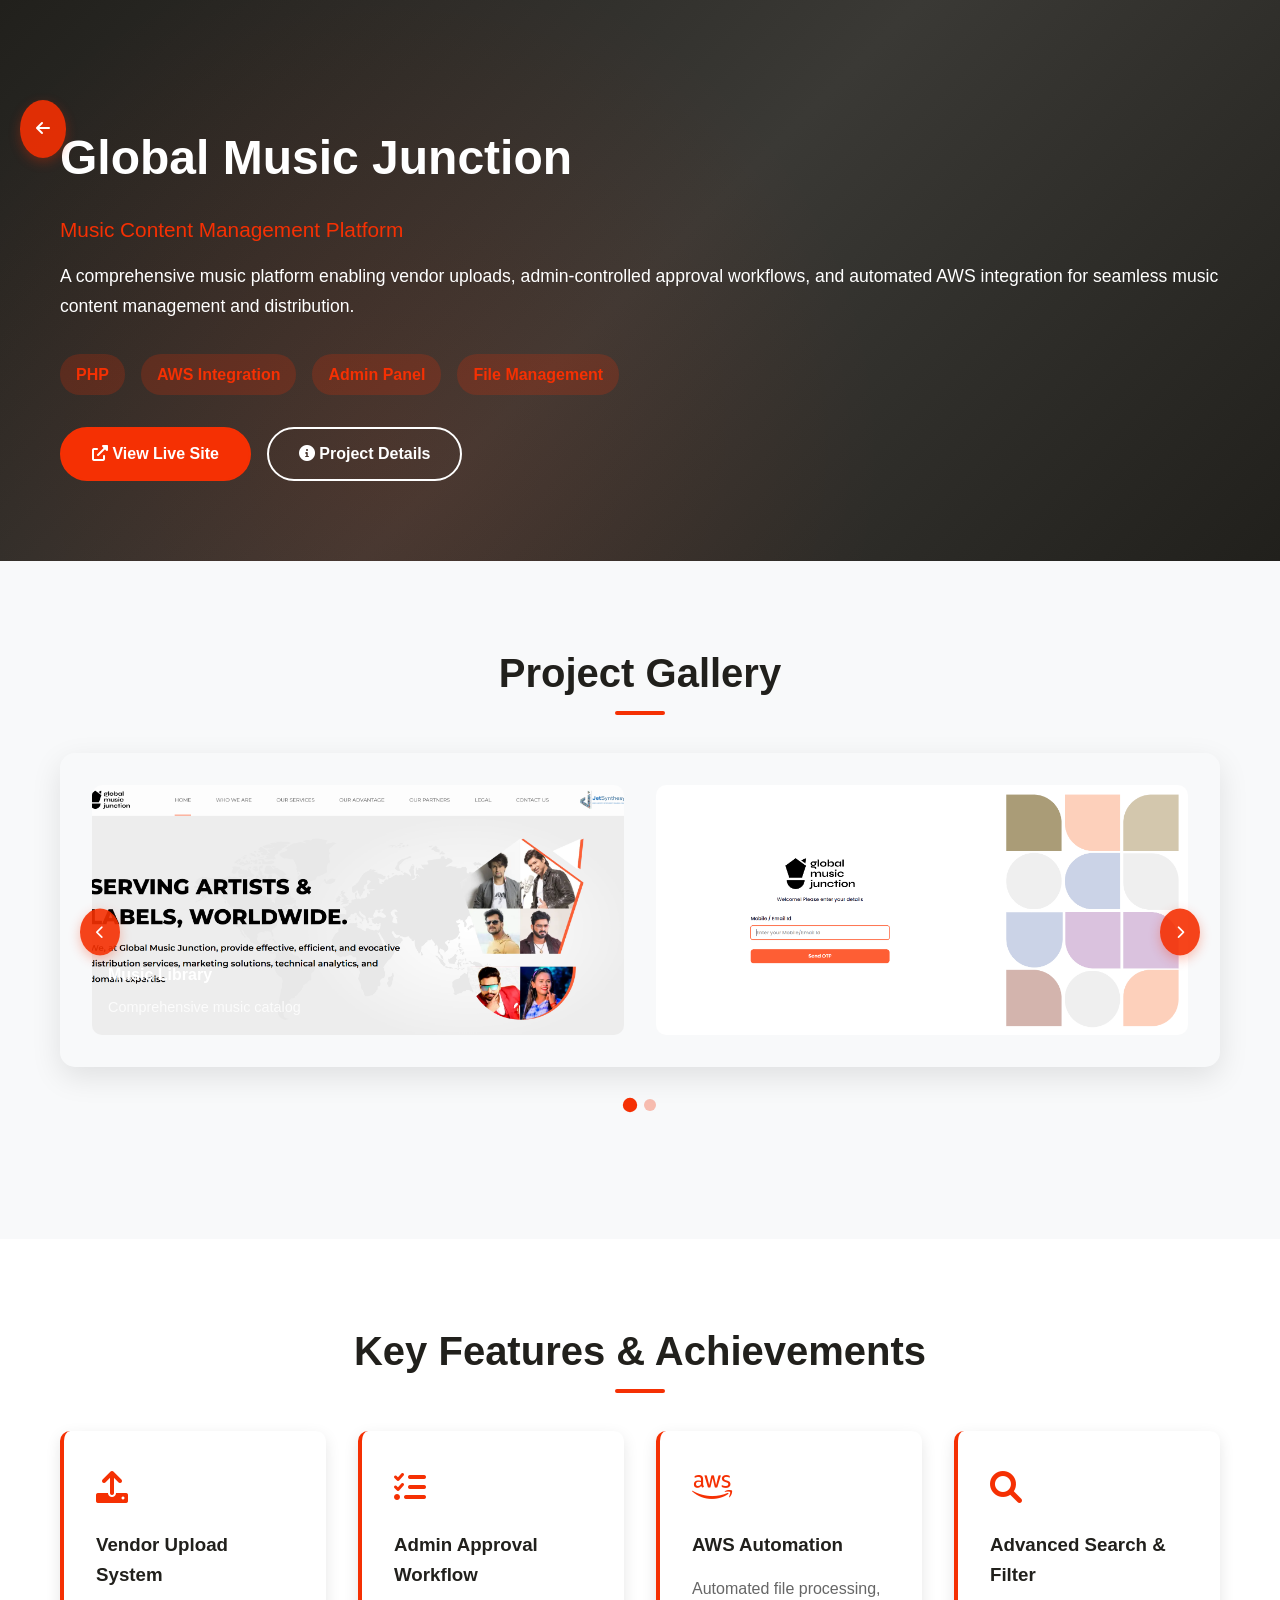
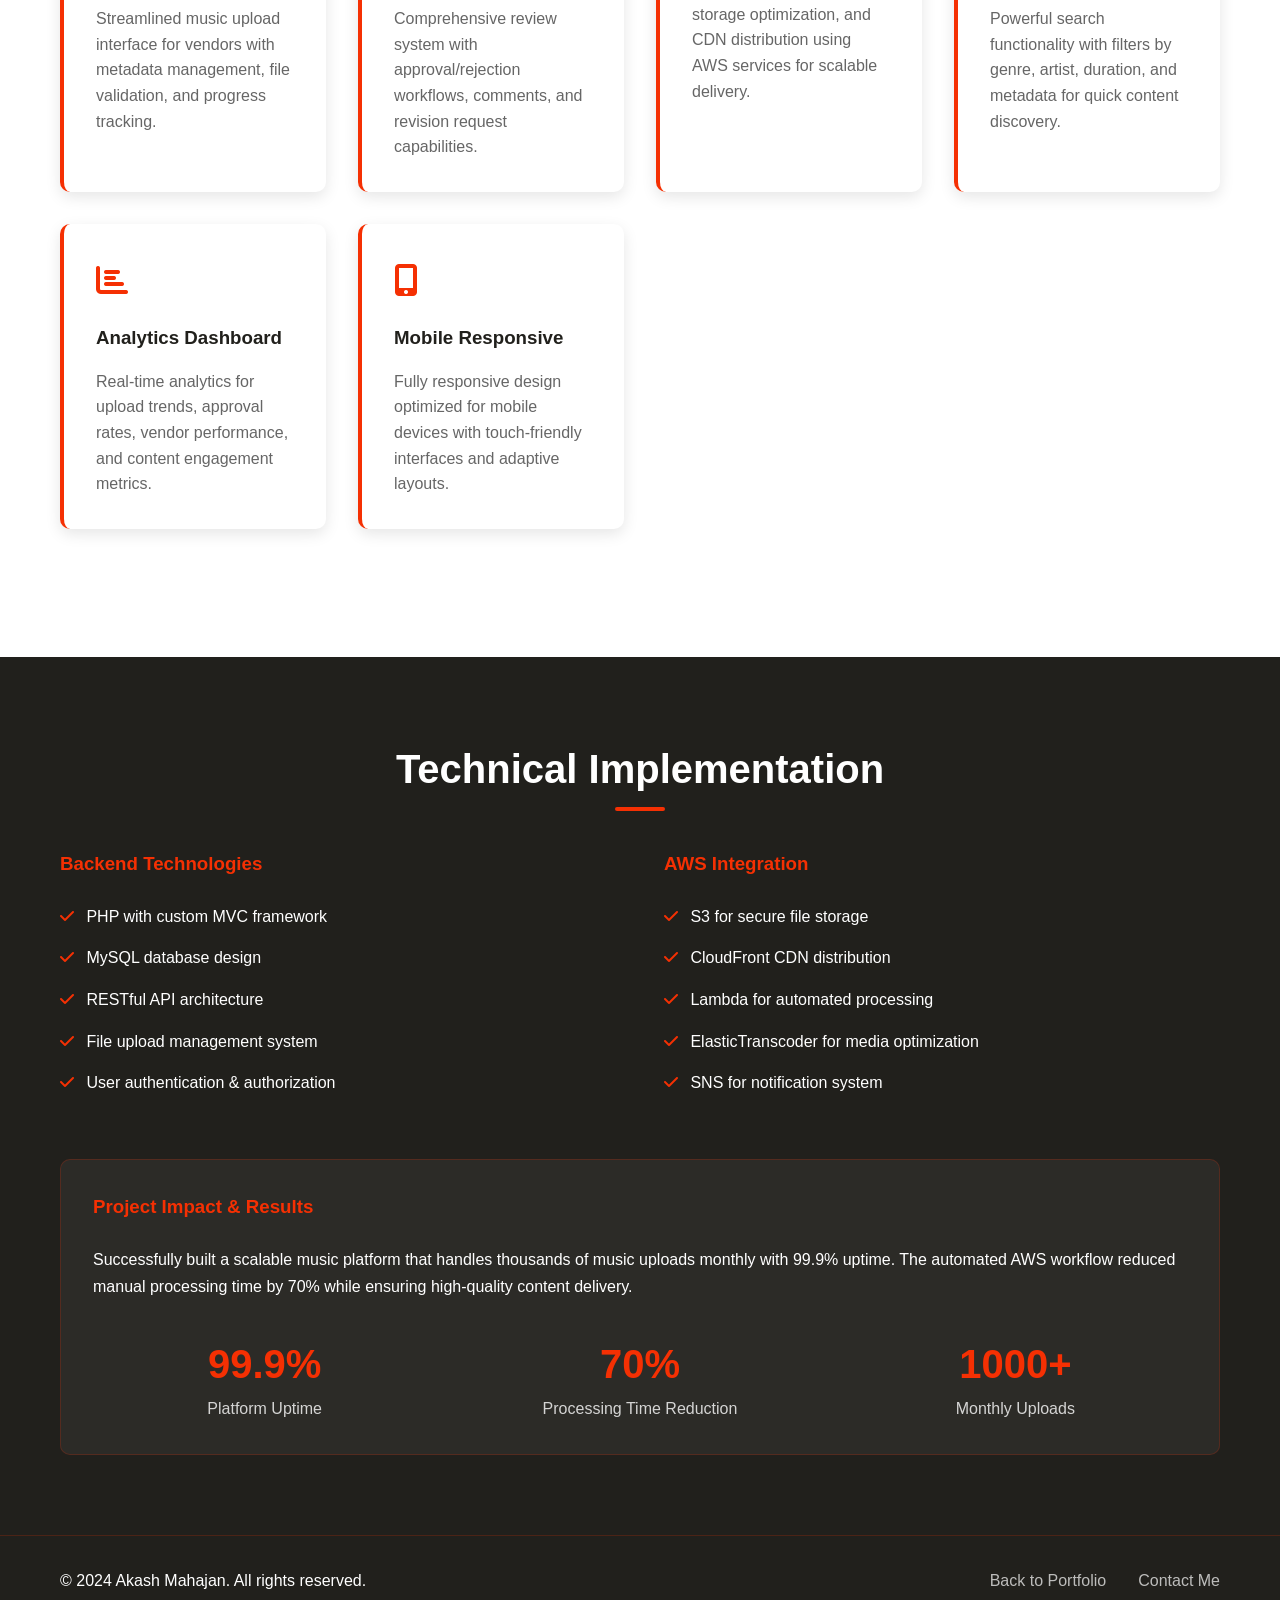
==== commit 02799a50: "add images in all projects" ====
--- a/globalmusicjunction.html
+++ b/globalmusicjunction.html
@@ -101,18 +101,16 @@
             transform: scale(1.2);
         }
         .gallery-item {
-            background: linear-gradient(45deg, #f53003, #ff6b3d);
+            position: relative;
             height: 250px;
             border-radius: 10px;
-            display: flex;
-            align-items: center;
-            justify-content: center;
-            position: relative;
             overflow: hidden;
         }
-        .gallery-item i {
-            font-size: 3rem;
-            color: #ffffff;
+
+        .gallery-item img {
+            width: 100%;
+            height: 100%;
+            object-fit: cover;
         }
         .feature-grid {
             display: grid;
@@ -192,14 +190,14 @@
                     <div class="gallery-slide">
                         <div class="gallery-grid">
                             <div class="gallery-item">
-                                <i class="fas fa-music"></i>
+                                <img src="gmj.png" alt="Vendor Upload Interface">
                                 <div style="position: absolute; bottom: 1rem; left: 1rem; right: 1rem;">
                                     <h4 style="color: #ffffff; margin-bottom: 0.5rem;">Music Library</h4>
                                     <p style="color: rgba(255, 255, 255, 0.8); font-size: 0.9rem;">Comprehensive music catalog</p>
                                 </div>
                             </div>
                             <div class="gallery-item">
-                                <i class="fas fa-cloud-upload-alt"></i>
+                                <img src="gmj2.png" alt="Vendor Upload Interface">
                                 <div style="position: absolute; bottom: 1rem; left: 1rem; right: 1rem;">
                                     <h4 style="color: #ffffff; margin-bottom: 0.5rem;">Vendor Upload</h4>
                                     <p style="color: rgba(255, 255, 255, 0.8); font-size: 0.9rem;">Easy music submission system</p>
@@ -210,14 +208,14 @@
                     <div class="gallery-slide">
                         <div class="gallery-grid">
                             <div class="gallery-item">
-                                <i class="fas fa-check-circle"></i>
+                                <img src="gmj3.png" alt="Admin Approval">
                                 <div style="position: absolute; bottom: 1rem; left: 1rem; right: 1rem;">
                                     <h4 style="color: #ffffff; margin-bottom: 0.5rem;">Admin Approval</h4>
                                     <p style="color: rgba(255, 255, 255, 0.8); font-size: 0.9rem;">Quality control system</p>
                                 </div>
                             </div>
                             <div class="gallery-item">
-                                <i class="fab fa-aws"></i>
+                                <img src="gmj.png" alt="AWS Integration">
                                 <div style="position: absolute; bottom: 1rem; left: 1rem; right: 1rem;">
                                     <h4 style="color: #ffffff; margin-bottom: 0.5rem;">AWS Integration</h4>
                                     <p style="color: rgba(255, 255, 255, 0.8); font-size: 0.9rem;">Automated cloud processing</p>
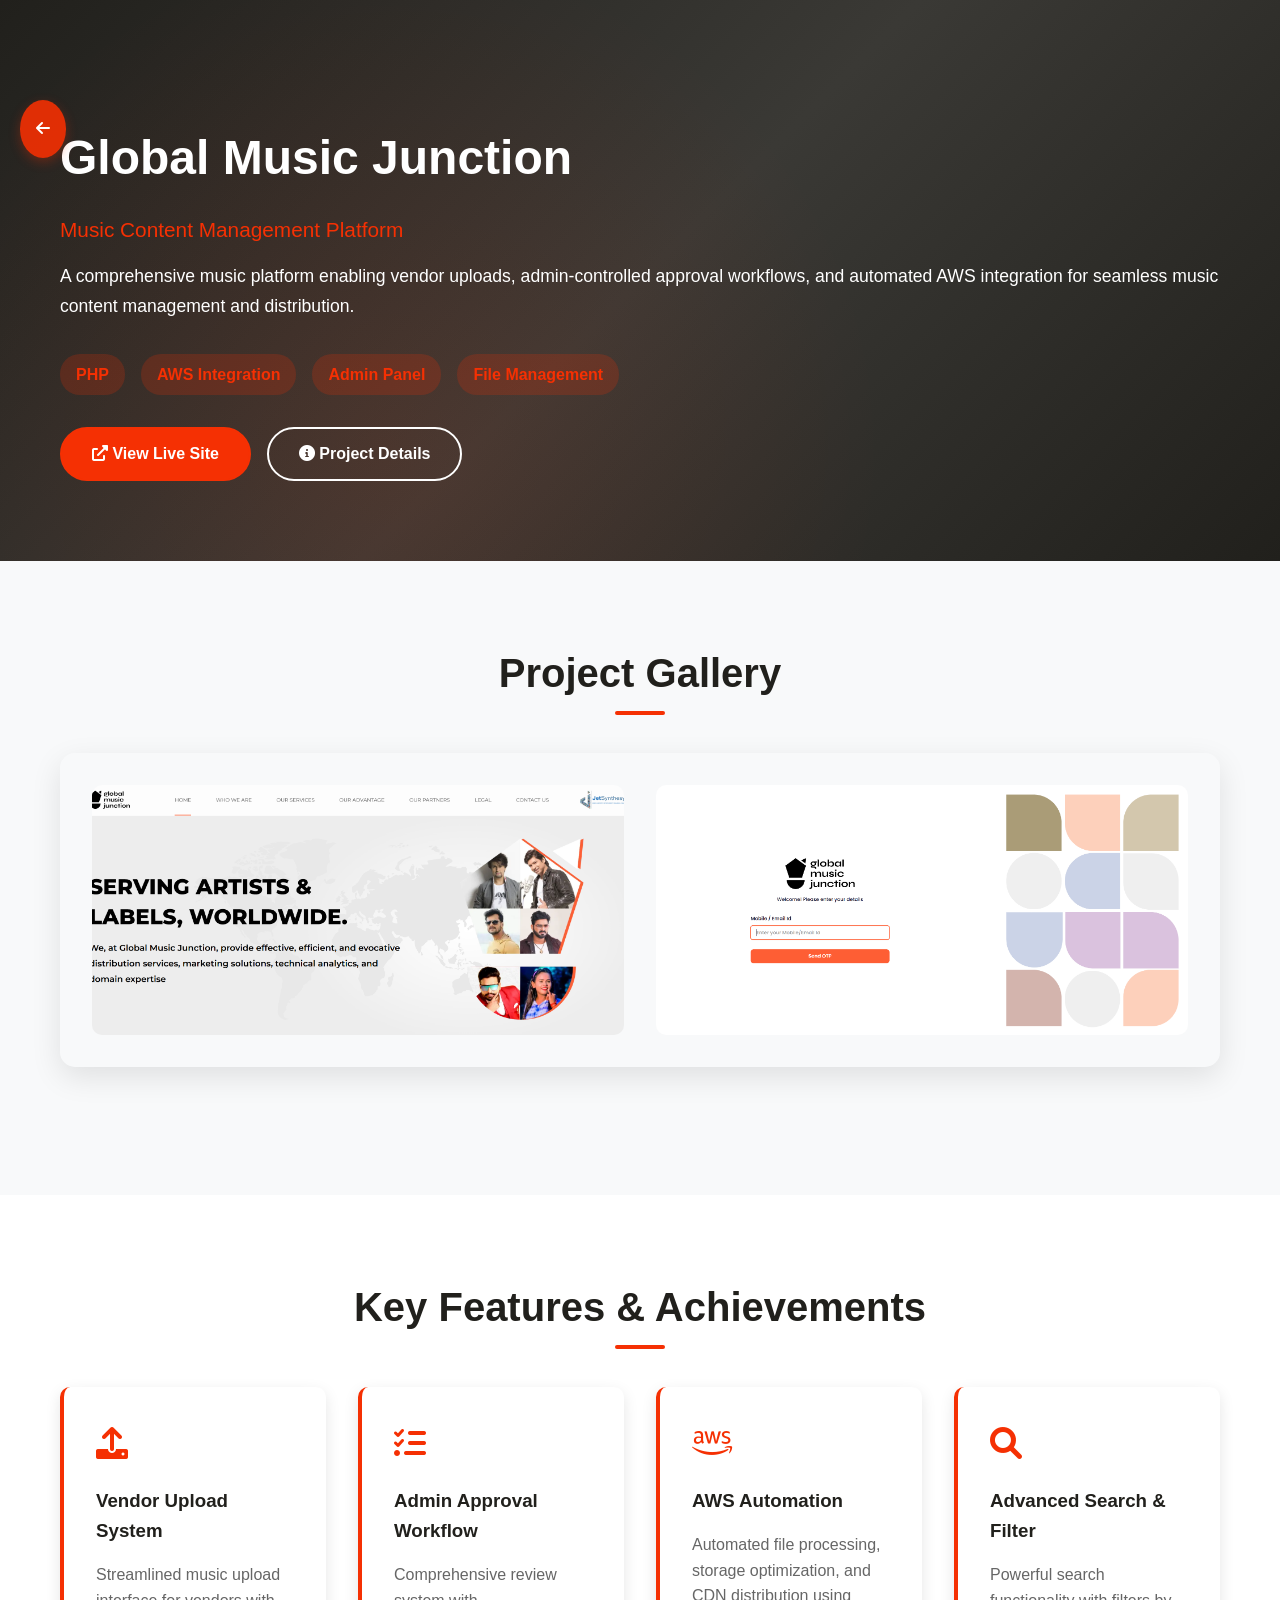
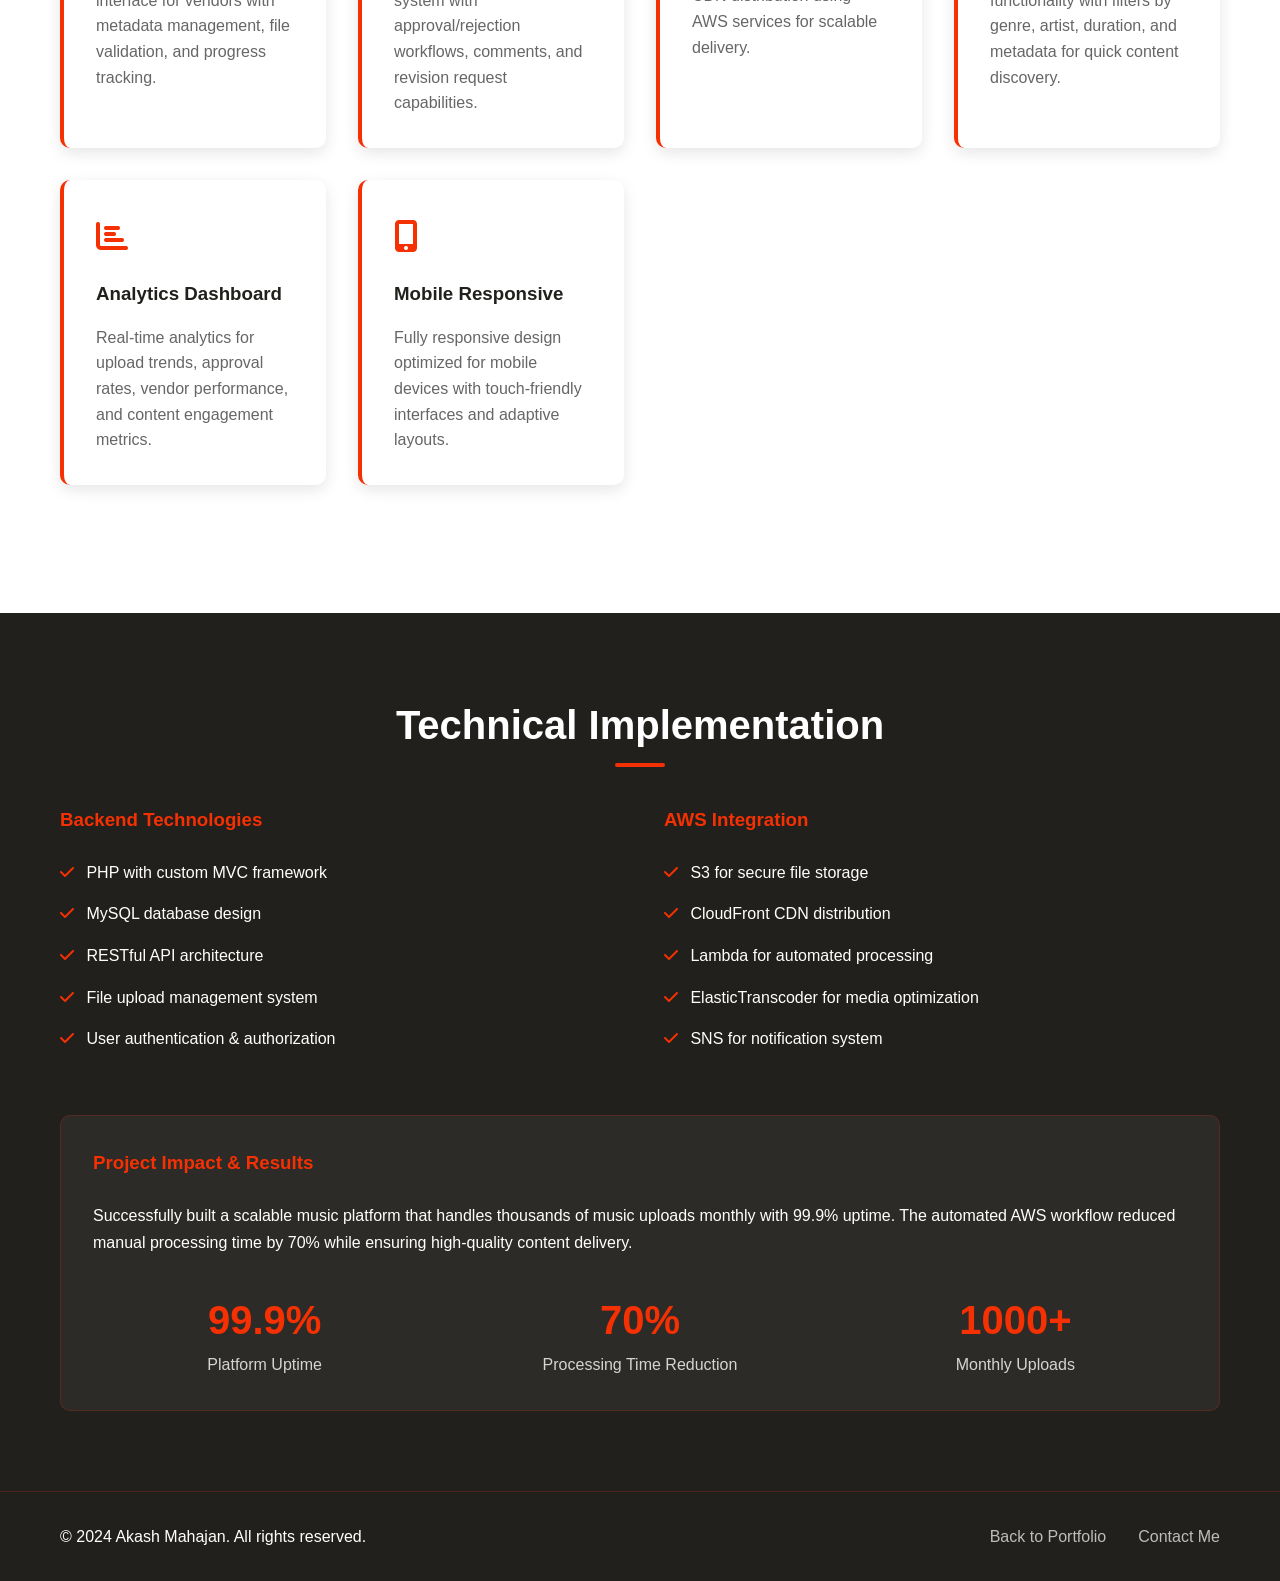
==== commit 52317b7c: "remove slider" ====
--- a/globalmusicjunction.html
+++ b/globalmusicjunction.html
@@ -183,25 +183,14 @@
         <div class="container">
             <h2 class="section-title">Project Gallery</h2>
             <div class="gallery-container">
-                <button class="gallery-nav prev" onclick="changeSlide(-1)">
-                    <i class="fas fa-chevron-left"></i>
-                </button>
                 <div class="project-gallery" id="projectGallery">
                     <div class="gallery-slide">
                         <div class="gallery-grid">
                             <div class="gallery-item">
                                 <img src="gmj.png" alt="Vendor Upload Interface">
-                                <div style="position: absolute; bottom: 1rem; left: 1rem; right: 1rem;">
-                                    <h4 style="color: #ffffff; margin-bottom: 0.5rem;">Music Library</h4>
-                                    <p style="color: rgba(255, 255, 255, 0.8); font-size: 0.9rem;">Comprehensive music catalog</p>
-                                </div>
                             </div>
                             <div class="gallery-item">
                                 <img src="gmj2.png" alt="Vendor Upload Interface">
-                                <div style="position: absolute; bottom: 1rem; left: 1rem; right: 1rem;">
-                                    <h4 style="color: #ffffff; margin-bottom: 0.5rem;">Vendor Upload</h4>
-                                    <p style="color: rgba(255, 255, 255, 0.8); font-size: 0.9rem;">Easy music submission system</p>
-                                </div>
                             </div>
                         </div>
                     </div>
@@ -209,27 +198,12 @@
                         <div class="gallery-grid">
                             <div class="gallery-item">
                                 <img src="gmj3.png" alt="Admin Approval">
-                                <div style="position: absolute; bottom: 1rem; left: 1rem; right: 1rem;">
-                                    <h4 style="color: #ffffff; margin-bottom: 0.5rem;">Admin Approval</h4>
-                                    <p style="color: rgba(255, 255, 255, 0.8); font-size: 0.9rem;">Quality control system</p>
-                                </div>
                             </div>
                             <div class="gallery-item">
                                 <img src="gmj.png" alt="AWS Integration">
-                                <div style="position: absolute; bottom: 1rem; left: 1rem; right: 1rem;">
-                                    <h4 style="color: #ffffff; margin-bottom: 0.5rem;">AWS Integration</h4>
-                                    <p style="color: rgba(255, 255, 255, 0.8); font-size: 0.9rem;">Automated cloud processing</p>
-                                </div>
                             </div>
                         </div>
                     </div>
-                </div>
-                <button class="gallery-nav next" onclick="changeSlide(1)">
-                    <i class="fas fa-chevron-right"></i>
-                </button>
-                <div class="gallery-indicators">
-                    <div class="indicator active" onclick="currentSlide(1)"></div>
-                    <div class="indicator" onclick="currentSlide(2)"></div>
                 </div>
             </div>
         </div>
